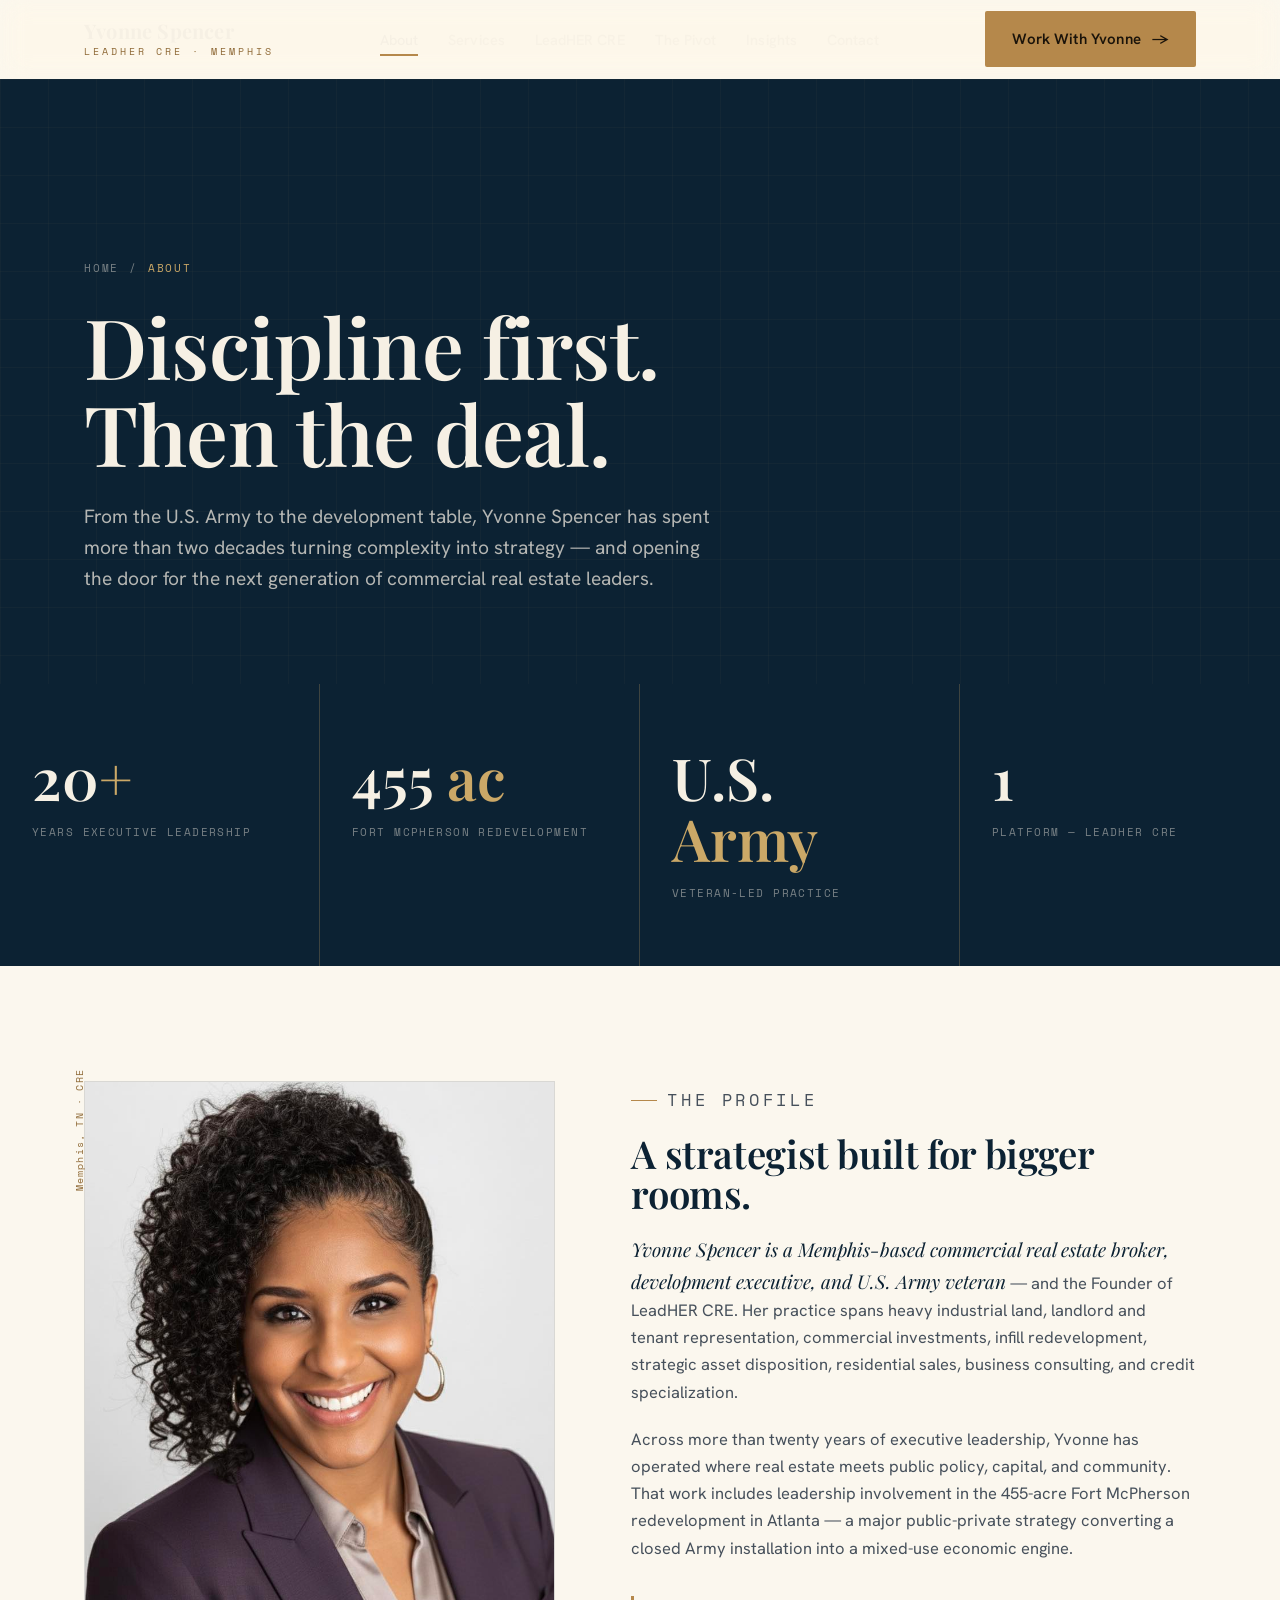
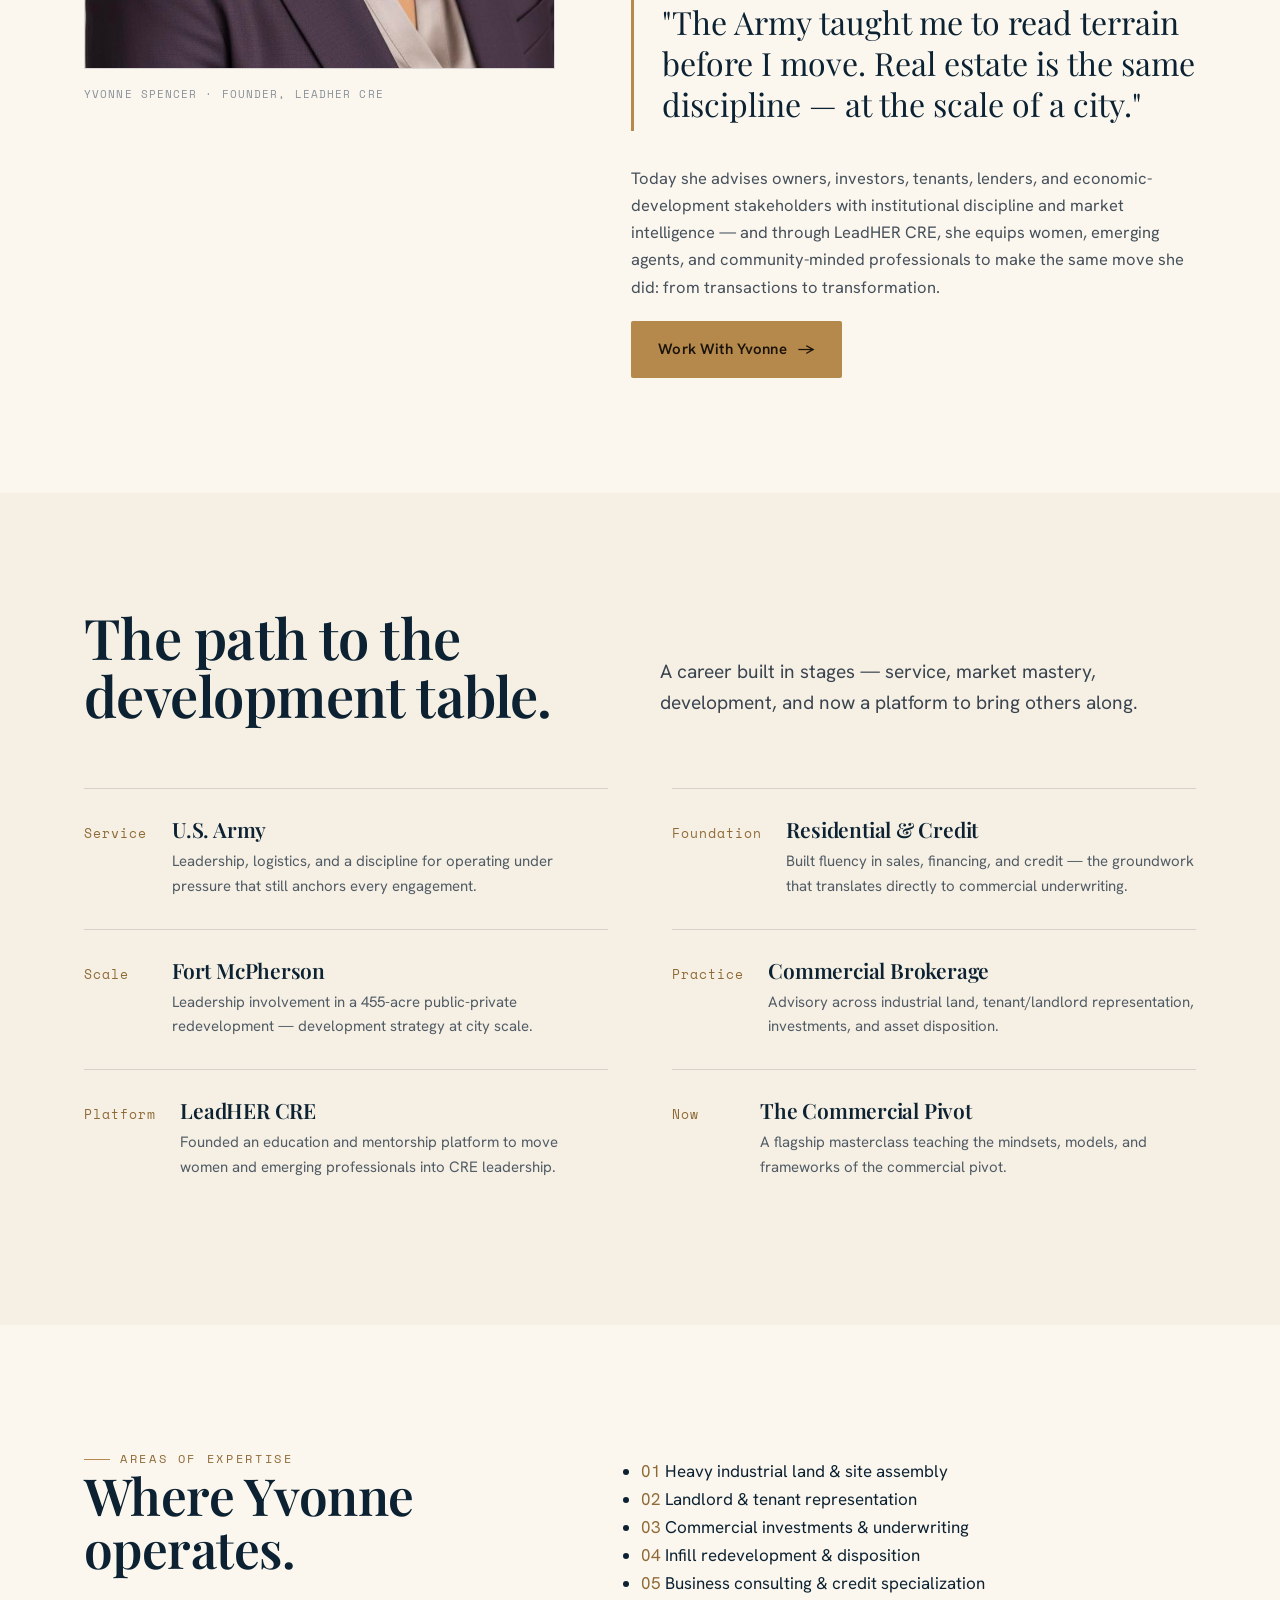
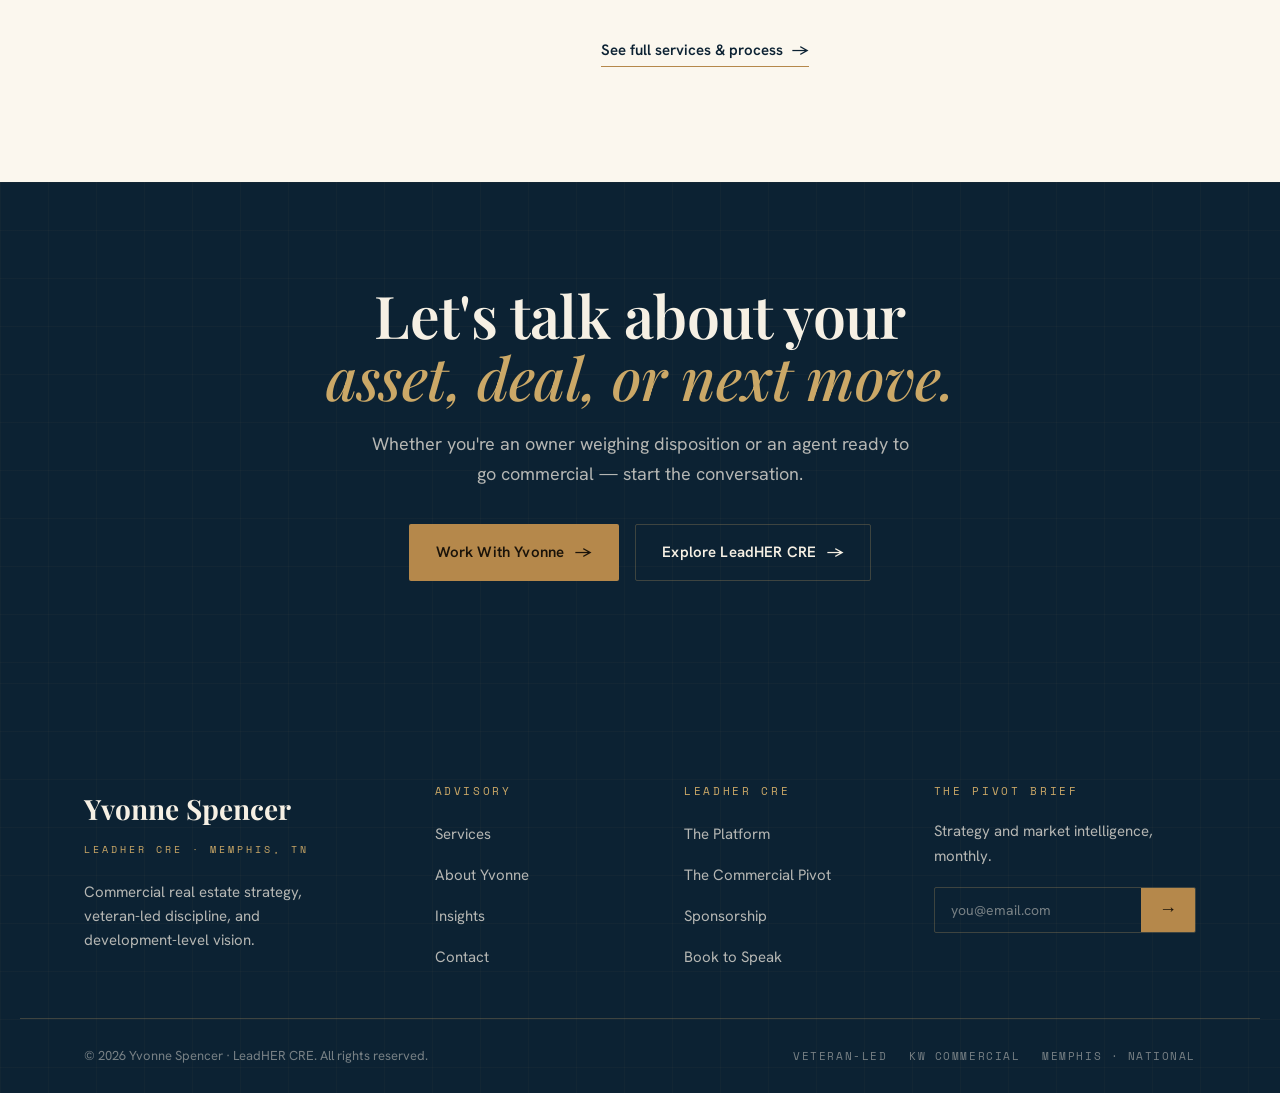
==== about.html @ b7c1fcde "Implement Yvonne Spencer / LeadHER CRE website Six-page static site: homepage, about, services, Lead" ====
<!DOCTYPE html>
<html lang="en">
<head>
<meta charset="UTF-8">
<meta name="viewport" content="width=device-width, initial-scale=1.0">
<title>About Yvonne Spencer · CRE Strategist & Development Executive</title>
<meta name="description" content="U.S. Army veteran, commercial real estate strategist, development executive, and Founder of LeadHER CRE. More than 20 years of executive leadership.">
<script>document.documentElement.classList.add('js');</script>
<link rel="stylesheet" href="site.css">
<link rel="stylesheet" href="interior.css">
</head>
<body>

<nav class="nav on-dark">
  <div class="nav-inner">
    <a class="brand" href="index.html"><span class="name">Yvonne&nbsp;Spencer</span><span class="sub">LeadHER&nbsp;CRE · Memphis</span></a>
    <ul class="nav-links">
      <li><a href="about.html" class="active">About</a></li>
      <li><a href="services.html">Services</a></li>
      <li><a href="leadher.html">LeadHER CRE</a></li>
      <li><a href="commercial-pivot.html">The Pivot</a></li>
      <li><a href="index.html#insights">Insights</a></li>
      <li><a href="contact.html">Contact</a></li>
    </ul>
    <div class="nav-cta"><a href="contact.html" class="btn btn-bronze">Work With Yvonne <span class="arrow">→</span></a></div>
    <button class="nav-toggle" aria-label="Menu"><span></span><span></span><span></span></button>
  </div>
</nav>
<div class="mobile-menu">
  <a href="about.html">About</a><a href="services.html">Services</a><a href="leadher.html">LeadHER CRE</a>
  <a href="commercial-pivot.html">The Commercial Pivot</a><a href="index.html#insights">Insights</a><a href="contact.html">Contact</a>
  <a href="contact.html" class="btn btn-bronze">Work With Yvonne →</a>
</div>

<!-- PAGE HERO -->
<header class="page-hero">
  <div class="bp blueprint"></div>
  <div class="inner">
    <div class="crumb reveal"><a href="index.html">Home</a><span>/</span>About</div>
    <h1 class="reveal" data-d="1">Discipline first.<br>Then the deal.</h1>
    <p class="sub reveal" data-d="2">From the U.S. Army to the development table, Yvonne Spencer has spent more than
      two decades turning complexity into strategy — and opening the door for the next generation of
      commercial real estate leaders.</p>
  </div>
</header>

<!-- STAT BAND -->
<section class="statband">
  <div class="row">
    <div class="stat reveal"><span class="num">20<span class="amber">+</span></span><span class="cap">Years executive leadership</span></div>
    <div class="stat reveal" data-d="1"><span class="num">455<span class="amber"> ac</span></span><span class="cap">Fort McPherson redevelopment</span></div>
    <div class="stat reveal" data-d="2"><span class="num">U.S.<span class="amber"> Army</span></span><span class="cap">Veteran-led practice</span></div>
    <div class="stat reveal" data-d="3"><span class="num">1</span><span class="cap">Platform — LeadHER CRE</span></div>
  </div>
</section>

<!-- BIO -->
<section class="section" style="background:var(--paper)">
  <div class="wrap bio-grid">
    <div class="bio-photo reveal">
      <span class="vtag">Memphis, TN · CRE</span>
      <div class="imgmain"><img src="assets/yvonne-portrait.jpg" alt="Yvonne Spencer, Founder of LeadHER CRE"></div>
      <p class="photo-cap">Yvonne Spencer · Founder, LeadHER CRE</p>
    </div>
    <div class="bio-body reveal" data-d="1">
      <p class="eyebrow">The Profile</p>
      <h2>A strategist built for bigger rooms.</h2>
      <p><span class="lead-in">Yvonne Spencer is a Memphis-based commercial real estate broker, development
        executive, and U.S. Army veteran</span> — and the Founder of LeadHER CRE. Her practice spans heavy
        industrial land, landlord and tenant representation, commercial investments, infill redevelopment,
        strategic asset disposition, residential sales, business consulting, and credit specialization.</p>
      <p>Across more than twenty years of executive leadership, Yvonne has operated where real estate meets
        public policy, capital, and community. That work includes leadership involvement in the 455-acre
        Fort McPherson redevelopment in Atlanta — a major public-private strategy converting a closed Army
        installation into a mixed-use economic engine.</p>
      <blockquote class="bio-pullquote">"The Army taught me to read terrain before I move. Real estate
        is the same discipline — at the scale of a city."</blockquote>
      <p>Today she advises owners, investors, tenants, lenders, and economic-development stakeholders with
        institutional discipline and market intelligence — and through LeadHER CRE, she equips women,
        emerging agents, and community-minded professionals to make the same move she did: from
        transactions to transformation.</p>
      <a href="contact.html" class="btn btn-bronze">Work With Yvonne <span class="arrow">→</span></a>
    </div>
  </div>
</section>

<!-- TIMELINE -->
<section class="section blueprint-fine" style="background:var(--cream)">
  <div class="wrap">
    <div class="head-block reveal">
      <h2>The path to the<br>development table.</h2>
      <div class="h2-aside"><p class="lede">A career built in stages — service, market mastery, development,
        and now a platform to bring others along.</p></div>
    </div>
    <div class="timeline">
      <div class="tl-item reveal"><span class="tl-year">Service</span><div class="tl-c"><h3>U.S. Army</h3><p>Leadership, logistics, and a discipline for operating under pressure that still anchors every engagement.</p></div></div>
      <div class="tl-item reveal" data-d="1"><span class="tl-year">Foundation</span><div class="tl-c"><h3>Residential &amp; Credit</h3><p>Built fluency in sales, financing, and credit — the groundwork that translates directly to commercial underwriting.</p></div></div>
      <div class="tl-item reveal"><span class="tl-year">Scale</span><div class="tl-c"><h3>Fort McPherson</h3><p>Leadership involvement in a 455-acre public-private redevelopment — development strategy at city scale.</p></div></div>
      <div class="tl-item reveal" data-d="1"><span class="tl-year">Practice</span><div class="tl-c"><h3>Commercial Brokerage</h3><p>Advisory across industrial land, tenant/landlord representation, investments, and asset disposition.</p></div></div>
      <div class="tl-item reveal"><span class="tl-year">Platform</span><div class="tl-c"><h3>LeadHER CRE</h3><p>Founded an education and mentorship platform to move women and emerging professionals into CRE leadership.</p></div></div>
      <div class="tl-item reveal" data-d="1"><span class="tl-year">Now</span><div class="tl-c"><h3>The Commercial Pivot</h3><p>A flagship masterclass teaching the mindsets, models, and frameworks of the commercial pivot.</p></div></div>
    </div>
  </div>
</section>

<!-- EXPERTISE -->
<section class="section" style="background:var(--paper)">
  <div class="wrap intro-grid">
    <div class="reveal"><p class="eyebrow">Areas of Expertise</p><h2>Where Yvonne<br>operates.</h2></div>
    <div class="reveal" data-d="1">
      <ul class="lh-points" style="border-color:var(--line)">
        <li style="color:var(--navy);border-color:var(--line)"><span style="color:var(--bronze-dk)">01</span> Heavy industrial land &amp; site assembly</li>
        <li style="color:var(--navy);border-color:var(--line)"><span style="color:var(--bronze-dk)">02</span> Landlord &amp; tenant representation</li>
        <li style="color:var(--navy);border-color:var(--line)"><span style="color:var(--bronze-dk)">03</span> Commercial investments &amp; underwriting</li>
        <li style="color:var(--navy);border-color:var(--line)"><span style="color:var(--bronze-dk)">04</span> Infill redevelopment &amp; disposition</li>
        <li style="color:var(--navy);border-color:var(--line)"><span style="color:var(--bronze-dk)">05</span> Business consulting &amp; credit specialization</li>
      </ul>
      <a href="services.html" class="txtlink" style="margin-top:24px">See full services &amp; process <span class="arrow">→</span></a>
    </div>
  </div>
</section>

<!-- CTA -->
<section class="cta-band">
  <div class="bp blueprint"></div>
  <div class="wrap inner">
    <h2 class="reveal">Let's talk about your<br><span class="amber">asset, deal, or next move.</span></h2>
    <p class="reveal" data-d="1">Whether you're an owner weighing disposition or an agent ready to go commercial — start the conversation.</p>
    <div class="btns reveal" data-d="2">
      <a href="contact.html" class="btn btn-bronze">Work With Yvonne <span class="arrow">→</span></a>
      <a href="leadher.html" class="btn btn-ghost on-dark">Explore LeadHER CRE <span class="arrow">→</span></a>
    </div>
  </div>
</section>

<!-- FOOTER -->
<footer class="footer">
  <div class="blueprint-overlay blueprint"></div>
  <div class="footer-inner"><div class="footer-grid">
    <div class="f-brand"><div class="name">Yvonne Spencer</div><div class="sub">LeadHER CRE · Memphis, TN</div>
      <p>Commercial real estate strategy, veteran-led discipline, and development-level vision.</p></div>
    <div><h4>Advisory</h4><ul><li><a href="services.html">Services</a></li><li><a href="about.html">About Yvonne</a></li><li><a href="index.html#insights">Insights</a></li><li><a href="contact.html">Contact</a></li></ul></div>
    <div><h4>LeadHER CRE</h4><ul><li><a href="leadher.html">The Platform</a></li><li><a href="commercial-pivot.html">The Commercial Pivot</a></li><li><a href="contact.html">Sponsorship</a></li><li><a href="contact.html">Book to Speak</a></li></ul></div>
    <div class="newsletter"><h4>The Pivot Brief</h4><p>Strategy and market intelligence, monthly.</p>
      <form class="news-form" onsubmit="return false"><input type="email" placeholder="you@email.com" aria-label="Email"><button type="submit" aria-label="Subscribe">→</button></form></div>
  </div></div>
  <div class="footer-bottom"><p>© <span data-year>2026</span> Yvonne Spencer · LeadHER CRE. All rights reserved.</p>
    <div class="badges"><span>Veteran-Led</span><span>KW Commercial</span><span>Memphis · National</span></div></div>
</footer>

<script src="site.js"></script>
</body>
</html>
---- site.css ----
/* =========================================================
   YVONNE SPENCER / LeadHER CRE — Shared Design System
   Deep navy · warm bronze · cream · charcoal · plum accent
   ========================================================= */

@import url('https://fonts.googleapis.com/css2?family=Playfair+Display:ital,wght@0,400;0,500;0,600;0,700;0,800;0,900;1,400;1,500;1,600&family=Hanken+Grotesk:wght@300;400;500;600;700&family=Space+Mono:wght@400;700&display=swap');

:root{
  /* Core palette */
  --navy:        #0c2233;
  --navy-700:    #14324a;
  --navy-600:    #1c4263;
  --charcoal:    #1b232c;
  --ink:         #161b21;
  --cream:       #f6f0e4;
  --paper:       #fbf7ee;
  --paper-2:     #f1e9d9;
  --bronze:      #b5884b;
  --bronze-lt:   #cba867;
  --bronze-dk:   #8f6a37;
  --plum:        #5a2b4d;
  --plum-lt:     #7d3f6d;
  --line:        rgba(12,34,51,.14);
  --line-soft:   rgba(12,34,51,.08);

  /* On-dark */
  --cream-dim:   rgba(246,240,228,.72);
  --cream-faint: rgba(246,240,228,.46);
  --line-dk:     rgba(203,168,103,.26);

  /* Type */
  --serif: 'Playfair Display', Georgia, 'Times New Roman', serif;
  --sans:  'Hanken Grotesk', -apple-system, BlinkMacSystemFont, sans-serif;
  --mono:  'Space Mono', ui-monospace, monospace;

  --maxw: 1240px;
  --gutter: clamp(20px, 5vw, 64px);
  --ease: cubic-bezier(.22,.61,.36,1);
}

*{ box-sizing:border-box; }
html{ scroll-behavior:smooth; -webkit-text-size-adjust:100%; }
body{
  margin:0;
  font-family:var(--sans);
  background:var(--paper);
  color:var(--ink);
  font-size:17px;
  line-height:1.65;
  font-weight:400;
  -webkit-font-smoothing:antialiased;
  text-rendering:optimizeLegibility;
}
img{ max-width:100%; display:block; }
a{ color:inherit; text-decoration:none; }
h1,h2,h3,h4{ margin:0; font-family:var(--serif); font-weight:600; line-height:1.04; letter-spacing:-.01em; }
p{ margin:0; }
::selection{ background:var(--bronze); color:#fff; }

/* ---------- Layout helpers ---------- */
.wrap{ max-width:var(--maxw); margin:0 auto; padding-inline:var(--gutter); }
.section{ padding-block:clamp(72px,9vw,140px); }
.eyebrow{
  font-family:var(--mono);
  font-size:12px;
  letter-spacing:.22em;
  text-transform:uppercase;
  font-weight:400;
  color:var(--bronze-dk);
  display:inline-flex; align-items:center; gap:10px;
}
.eyebrow::before{ content:""; width:26px; height:1px; background:var(--bronze); display:inline-block; }
.eyebrow.on-dark{ color:var(--bronze-lt); }
.eyebrow.center::before{ display:none; }

.lede{ font-size:clamp(18px,1.5vw,21px); line-height:1.6; color:#3a4450; max-width:60ch; }
.serif-i{ font-style:italic; font-weight:500; }

/* ---------- Buttons ---------- */
.btn{
  --bg:var(--navy); --fg:var(--cream);
  font-family:var(--sans); font-weight:600; font-size:15px; letter-spacing:.01em;
  display:inline-flex; align-items:center; gap:11px;
  padding:15px 26px; border-radius:2px; border:1px solid transparent;
  background:var(--bg); color:var(--fg); cursor:pointer;
  transition:transform .35s var(--ease), box-shadow .35s var(--ease), background .3s, color .3s;
  position:relative; white-space:nowrap;
}
.btn .arrow{ transition:transform .35s var(--ease); }
.btn:hover{ transform:translateY(-2px); box-shadow:0 14px 34px -16px rgba(12,34,51,.55); }
.btn:hover .arrow{ transform:translateX(4px); }
.btn-bronze{ --bg:var(--bronze); --fg:#1a130a; }
.btn-bronze:hover{ background:var(--bronze-lt); }
.btn-ghost{ --bg:transparent; --fg:var(--navy); border-color:var(--line); }
.btn-ghost:hover{ border-color:var(--navy); box-shadow:none; transform:translateY(-2px); }
.btn-ghost.on-dark{ --fg:var(--cream); border-color:var(--line-dk); }
.btn-ghost.on-dark:hover{ border-color:var(--bronze-lt); }

.txtlink{
  font-weight:600; font-size:15px; display:inline-flex; align-items:center; gap:9px;
  color:var(--navy); border-bottom:1px solid var(--bronze); padding-bottom:3px;
  transition:gap .3s var(--ease), color .3s;
}
.txtlink .arrow{ transition:transform .3s var(--ease); }
.txtlink:hover{ gap:13px; color:var(--bronze-dk); }
.txtlink.on-dark{ color:var(--cream); }

/* ---------- Textures ---------- */
.blueprint{
  background-image:
    linear-gradient(rgba(203,168,103,.07) 1px, transparent 1px),
    linear-gradient(90deg, rgba(203,168,103,.07) 1px, transparent 1px);
  background-size:48px 48px;
}
.blueprint-fine{
  background-image:
    linear-gradient(var(--line-soft) 1px, transparent 1px),
    linear-gradient(90deg, var(--line-soft) 1px, transparent 1px);
  background-size:34px 34px;
}

/* =========================================================
   NAVIGATION
   ========================================================= */
.nav{
  position:sticky; top:0; z-index:200;
  background:rgba(251,247,238,.86);
  backdrop-filter:saturate(140%) blur(14px);
  border-bottom:1px solid var(--line-soft);
  transition:background .4s, border-color .4s;
}
.nav.on-dark{ background:transparent; border-color:transparent; }
.nav.on-dark.scrolled{ background:rgba(12,34,51,.92); backdrop-filter:saturate(140%) blur(14px); border-color:var(--line-dk); }
.nav-inner{ max-width:var(--maxw); margin:0 auto; padding:0 var(--gutter); height:78px; display:flex; align-items:center; justify-content:space-between; gap:24px; }
.brand{ display:flex; flex-direction:column; line-height:1; }
.brand .name{ font-family:var(--serif); font-weight:700; font-size:20px; letter-spacing:.01em; color:var(--navy); }
.brand .sub{ font-family:var(--mono); font-size:9.5px; letter-spacing:.32em; text-transform:uppercase; color:var(--bronze-dk); margin-top:6px; }
.nav.on-dark .brand .name{ color:var(--cream); }
.nav.on-dark.scrolled .brand .name{ color:var(--cream); }
.nav-links{ display:flex; align-items:center; gap:30px; list-style:none; margin:0; padding:0; }
.nav-links a{ font-size:14.5px; font-weight:500; color:#3a4450; letter-spacing:.005em; transition:color .25s; position:relative; white-space:nowrap; }
.nav-links a:hover{ color:var(--navy); }
.nav-links a.active{ color:var(--navy); }
.nav-links a.active::after{ content:""; position:absolute; left:0; right:0; bottom:-7px; height:2px; background:var(--bronze); }
.nav.on-dark .nav-links a{ color:rgba(246,240,228,.82); }
.nav.on-dark .nav-links a:hover, .nav.on-dark .nav-links a.active{ color:var(--cream); }
.nav-cta{ display:flex; align-items:center; gap:14px; }
.nav-toggle{ display:none; background:none; border:0; cursor:pointer; flex-direction:column; gap:5px; padding:8px; }
.nav-toggle span{ width:24px; height:2px; background:var(--navy); display:block; transition:.3s; }
.nav.on-dark .nav-toggle span{ background:var(--cream); }

@media (max-width:1024px){
  .nav-links, .nav-cta .btn{ display:none; }
  .nav-toggle{ display:flex; }
}
.mobile-menu{
  position:fixed; inset:0; z-index:190; background:var(--navy);
  display:flex; flex-direction:column; justify-content:center; gap:6px;
  padding:0 var(--gutter); transform:translateY(-100%); transition:transform .5s var(--ease);
  pointer-events:none;
}
.mobile-menu.open{ transform:translateY(0); pointer-events:auto; }
.mobile-menu a{ font-family:var(--serif); font-size:clamp(28px,7vw,40px); color:var(--cream); padding:10px 0; border-bottom:1px solid var(--line-dk); }
.mobile-menu a:last-of-type{ border:0; }
.mobile-menu .btn{ margin-top:24px; align-self:flex-start; }

/* =========================================================
   FOOTER
   ========================================================= */
.footer{ background:var(--navy); color:var(--cream); position:relative; overflow:hidden; }
.footer .blueprint-overlay{ position:absolute; inset:0; opacity:.5; pointer-events:none; }
.footer-inner{ position:relative; max-width:var(--maxw); margin:0 auto; padding:clamp(64px,8vw,104px) var(--gutter) 48px; }
.footer-grid{ display:grid; grid-template-columns:1.5fr 1fr 1fr 1.3fr; gap:48px; }
.footer h4{ font-family:var(--mono); font-size:11px; letter-spacing:.24em; text-transform:uppercase; color:var(--bronze-lt); font-weight:400; margin-bottom:22px; }
.footer .f-brand .name{ font-family:var(--serif); font-size:28px; font-weight:700; color:var(--cream); }
.footer .f-brand .sub{ font-family:var(--mono); font-size:10px; letter-spacing:.3em; text-transform:uppercase; color:var(--bronze-lt); margin-top:10px; }
.footer .f-brand p{ color:var(--cream-dim); margin-top:22px; max-width:34ch; font-size:15px; line-height:1.6; }
.footer ul{ list-style:none; margin:0; padding:0; display:flex; flex-direction:column; gap:13px; }
.footer ul a{ color:var(--cream-dim); font-size:15px; transition:color .25s, padding .25s; }
.footer ul a:hover{ color:var(--cream); padding-left:5px; }
.footer .newsletter p{ color:var(--cream-dim); font-size:15px; margin-bottom:18px; }
.footer .news-form{ display:flex; border:1px solid var(--line-dk); border-radius:2px; overflow:hidden; }
.footer .news-form input{ flex:1; background:transparent; border:0; padding:13px 16px; color:var(--cream); font-family:var(--sans); font-size:14px; outline:none; min-width:0; }
.footer .news-form input::placeholder{ color:var(--cream-faint); }
.footer .news-form button{ background:var(--bronze); border:0; color:#1a130a; padding:0 18px; font-size:18px; cursor:pointer; transition:background .25s; }
.footer .news-form button:hover{ background:var(--bronze-lt); }
.footer-bottom{ position:relative; max-width:var(--maxw); margin:0 auto; padding:26px var(--gutter); border-top:1px solid var(--line-dk); display:flex; justify-content:space-between; align-items:center; gap:18px; flex-wrap:wrap; }
.footer-bottom p{ color:var(--cream-faint); font-size:13px; }
.footer-bottom .badges{ display:flex; gap:22px; align-items:center; flex-wrap:wrap; }
.footer-bottom .badges span{ font-family:var(--mono); font-size:11px; letter-spacing:.14em; text-transform:uppercase; color:var(--cream-faint); }

@media (max-width:880px){
  .footer-grid{ grid-template-columns:1fr 1fr; gap:40px; }
  .footer .f-brand{ grid-column:1 / -1; }
}
@media (max-width:520px){
  .footer-grid{ grid-template-columns:1fr; }
}

/* =========================================================
   SHARED COMPONENTS
   ========================================================= */
/* Section heading block */
.head-block{ display:grid; grid-template-columns:1fr 1fr; gap:40px; align-items:end; margin-bottom:clamp(40px,5vw,68px); }
.head-block h2{ font-size:clamp(32px,4.4vw,56px); color:var(--navy); }
.head-block .h2-aside{ padding-bottom:6px; }
@media (max-width:760px){ .head-block{ grid-template-columns:1fr; gap:20px; } }

/* Cards */
.card{
  background:var(--paper); border:1px solid var(--line); border-radius:3px;
  transition:transform .4s var(--ease), box-shadow .4s var(--ease), border-color .4s;
}
.card:hover{ transform:translateY(-5px); box-shadow:0 28px 56px -34px rgba(12,34,51,.5); border-color:rgba(181,136,75,.5); }

/* number index */
.idx{ font-family:var(--mono); font-size:12px; color:var(--bronze-dk); letter-spacing:.1em; }

/* Pill / tag */
.tag{ font-family:var(--mono); font-size:11px; letter-spacing:.14em; text-transform:uppercase; color:var(--bronze-dk); border:1px solid var(--line); padding:5px 11px; border-radius:100px; display:inline-block; }

/* image placeholder */
.imgph{ position:relative; overflow:hidden; background:var(--paper-2);
  background-image:repeating-linear-gradient(135deg, rgba(12,34,51,.05) 0 2px, transparent 2px 11px);
  display:flex; align-items:center; justify-content:center; }
.imgph .lbl{ font-family:var(--mono); font-size:11px; letter-spacing:.14em; text-transform:uppercase; color:rgba(12,34,51,.4); text-align:center; padding:16px; }
.img-cover{ width:100%; height:100%; object-fit:cover; }

/* Reveal animation — gated behind .js so no-JS / JS-error users still see content */
html.js .reveal{ opacity:0; transform:translateY(26px); transition:opacity .9s var(--ease), transform .9s var(--ease); }
html.js .reveal.in{ opacity:1; transform:none; }
.reveal[data-d="1"]{ transition-delay:.08s; }
.reveal[data-d="2"]{ transition-delay:.16s; }
.reveal[data-d="3"]{ transition-delay:.24s; }
.reveal[data-d="4"]{ transition-delay:.32s; }
@media (prefers-reduced-motion:reduce){
  html.js .reveal{ opacity:1; transform:none; transition:none; }
  *{ scroll-behavior:auto; }
}

/* Generic page hero (interior) */
.page-hero{ background:var(--navy); color:var(--cream); position:relative; overflow:hidden; }
.page-hero .bp{ position:absolute; inset:0; opacity:.55; }
.page-hero .inner{ position:relative; max-width:var(--maxw); margin:0 auto; padding:clamp(120px,15vw,180px) var(--gutter) clamp(60px,7vw,90px); }
.page-hero h1{ font-size:clamp(40px,6.5vw,84px); color:var(--cream); max-width:16ch; }
.page-hero .crumb{ margin-bottom:26px; }
.page-hero .sub{ color:var(--cream-dim); max-width:58ch; margin-top:26px; font-size:clamp(17px,1.5vw,20px); line-height:1.6; }
---- interior.css ----
/* =========================================================
   INTERIOR PAGES — shared components
   ========================================================= */

/* Breadcrumb */
.crumb{ font-family:var(--mono); font-size:11px; letter-spacing:.16em; text-transform:uppercase; color:var(--bronze-lt); display:flex; gap:10px; align-items:center; }
.crumb a{ color:var(--cream-faint); } .crumb a:hover{ color:var(--cream); }
.crumb span{ color:var(--cream-faint); }

/* Generic two-col intro */
.intro-grid{ display:grid; grid-template-columns:.85fr 1.15fr; gap:clamp(36px,6vw,90px); align-items:start; }
.intro-grid h2{ font-size:clamp(30px,4vw,52px); color:var(--navy); }
@media (max-width:820px){ .intro-grid{ grid-template-columns:1fr; gap:26px; } }

/* Stat band */
.statband{ background:var(--navy); color:var(--cream); }
.statband .row{ display:grid; grid-template-columns:repeat(4,1fr); }
.statband .stat{ padding:clamp(36px,5vw,64px) clamp(20px,2.5vw,40px); border-right:1px solid var(--line-dk); }
.statband .stat:last-child{ border-right:0; }
.statband .num{ font-family:var(--serif); font-size:clamp(38px,4.6vw,58px); color:var(--cream); font-weight:600; line-height:1; }
.statband .num .amber{ color:var(--bronze-lt); }
.statband .cap{ font-family:var(--mono); font-size:11px; letter-spacing:.13em; text-transform:uppercase; color:var(--cream-faint); margin-top:14px; display:block; }
@media (max-width:760px){ .statband .row{ grid-template-columns:1fr 1fr; } .statband .stat:nth-child(2){ border-right:0; } .statband .stat:nth-child(1),.statband .stat:nth-child(2){ border-bottom:1px solid var(--line-dk); } }

/* Portrait block (about) */
.bio-grid{ display:grid; grid-template-columns:1fr 1.2fr; gap:clamp(40px,6vw,84px); align-items:start; }
.bio-photo{ position:relative; }
.bio-photo .imgmain{ border:1px solid var(--line); }
.bio-photo .imgmain img{ width:100%; aspect-ratio:4/5; object-fit:cover; object-position:50% 26%; }
.bio-photo .vtag{ position:absolute; top:-12px; left:-12px; font-family:var(--mono); font-size:10px; letter-spacing:.12em; color:var(--bronze-dk); writing-mode:vertical-rl; transform:rotate(180deg); }
.bio-photo .photo-cap{ font-family:var(--mono); font-size:11px; letter-spacing:.1em; text-transform:uppercase; color:#8a929b; margin-top:16px; }
.bio-body h2{ font-size:clamp(26px,3vw,40px); color:var(--navy); margin-bottom:20px; }
.bio-body p{ color:#46505b; margin-bottom:20px; font-size:16.5px; }
.bio-body p .lead-in{ font-family:var(--serif); font-size:1.15em; color:var(--navy); font-style:italic; }
.bio-pullquote{ font-family:var(--serif); font-size:clamp(22px,2.6vw,32px); line-height:1.28; color:var(--navy); border-left:3px solid var(--bronze); padding:6px 0 6px 28px; margin:34px 0; }
@media (max-width:820px){ .bio-grid{ grid-template-columns:1fr; gap:36px; } .bio-photo{ max-width:400px; } }

/* Timeline */
.timeline{ display:grid; grid-template-columns:repeat(2,1fr); gap:0 clamp(40px,5vw,72px); }
.tl-item{ padding:30px 0; border-top:1px solid var(--line); display:grid; grid-template-columns:auto 1fr; gap:24px; align-items:start; }
.tl-year{ font-family:var(--mono); font-size:13px; color:var(--bronze-dk); letter-spacing:.08em; padding-top:4px; min-width:64px; }
.tl-c h3{ font-size:21px; color:var(--navy); margin-bottom:8px; }
.tl-c p{ color:#525c66; font-size:15px; }
@media (max-width:760px){ .timeline{ grid-template-columns:1fr; } }

/* Process steps */
.steps{ display:grid; grid-template-columns:repeat(4,1fr); gap:0; border-top:1px solid var(--line); }
.step{ padding:36px 28px 40px; border-right:1px solid var(--line); position:relative; }
.step:last-child{ border-right:0; }
.step .sn{ font-family:var(--mono); font-size:12px; color:var(--bronze-dk); letter-spacing:.1em; }
.step h3{ font-size:22px; color:var(--navy); margin:18px 0 12px; }
.step p{ color:#525c66; font-size:15px; line-height:1.55; }
@media (max-width:820px){ .steps{ grid-template-columns:1fr 1fr; } .step:nth-child(2){ border-right:0; } .step:nth-child(1),.step:nth-child(2){ border-bottom:1px solid var(--line); } }
@media (max-width:520px){ .steps{ grid-template-columns:1fr; } .step{ border-right:0; border-bottom:1px solid var(--line); } }

/* Service detail rows */
.svc-rows{ border-top:1px solid var(--line); }
.svc-row{ display:grid; grid-template-columns:64px 1fr 1.1fr auto; gap:clamp(20px,4vw,56px); align-items:center; padding:clamp(28px,3.5vw,46px) 0; border-bottom:1px solid var(--line); transition:background .35s, padding .35s; }
.svc-row:hover{ background:var(--paper); }
.svc-row .sr-n{ font-family:var(--mono); font-size:13px; color:var(--bronze-dk); }
.svc-row h3{ font-size:clamp(22px,2.4vw,30px); color:var(--navy); }
.svc-row p{ color:#525c66; font-size:15.5px; }
.svc-row .sr-go{ font-size:20px; color:var(--bronze-dk); transition:transform .35s var(--ease); }
.svc-row:hover .sr-go{ transform:translateX(6px); }
@media (max-width:880px){ .svc-row{ grid-template-columns:48px 1fr; gap:16px 24px; } .svc-row p{ grid-column:2; } .svc-row .sr-go{ display:none; } }

/* Audience cards (leadher) */
.aud-grid{ display:grid; grid-template-columns:repeat(3,1fr); gap:24px; }
.aud-card{ padding:38px 32px; border:1px solid var(--line); background:var(--paper); display:flex; flex-direction:column; gap:14px; transition:transform .4s var(--ease), box-shadow .4s var(--ease); }
.aud-card:hover{ transform:translateY(-5px); box-shadow:0 26px 52px -32px rgba(12,34,51,.45); }
.aud-card .ac-k{ font-family:var(--mono); font-size:11px; letter-spacing:.15em; text-transform:uppercase; color:var(--bronze-dk); }
.aud-card h3{ font-size:24px; color:var(--navy); }
.aud-card p{ color:#525c66; font-size:15px; }
@media (max-width:820px){ .aud-grid{ grid-template-columns:1fr; } }

/* Curriculum (pivot) */
.curric{ display:grid; grid-template-columns:repeat(2,1fr); gap:24px; }
.mod{ border:1px solid var(--line); padding:32px 30px; background:var(--paper); display:flex; gap:22px; align-items:flex-start; transition:border-color .35s, transform .35s var(--ease); }
.mod:hover{ border-color:rgba(181,136,75,.55); transform:translateY(-3px); }
.mod .mn{ font-family:var(--serif); font-size:34px; color:var(--bronze); font-weight:700; line-height:1; min-width:46px; }
.mod h3{ font-size:21px; color:var(--navy); margin-bottom:8px; }
.mod p{ color:#525c66; font-size:15px; }
@media (max-width:760px){ .curric{ grid-template-columns:1fr; } }

/* Agenda */
.agenda{ border-top:1px solid var(--line-dk); }
.ag-row{ display:grid; grid-template-columns:130px 1fr; gap:32px; padding:24px 0; border-bottom:1px solid var(--line-dk); }
.ag-time{ font-family:var(--mono); font-size:13px; color:var(--bronze-lt); letter-spacing:.06em; }
.ag-row h3{ font-size:20px; color:var(--cream); margin-bottom:6px; }
.ag-row p{ color:var(--cream-dim); font-size:15px; }
@media (max-width:600px){ .ag-row{ grid-template-columns:1fr; gap:8px; } }

/* FAQ */
.faq-item{ border-bottom:1px solid var(--line); }
.faq-q{ width:100%; background:none; border:0; text-align:left; cursor:pointer; padding:26px 0; display:flex; justify-content:space-between; align-items:center; gap:24px; font-family:var(--serif); font-size:clamp(19px,2vw,24px); color:var(--navy); font-weight:600; }
.faq-q .pm{ font-family:var(--sans); font-size:24px; color:var(--bronze-dk); transition:transform .35s var(--ease); flex-shrink:0; }
.faq-item.open .faq-q .pm{ transform:rotate(45deg); }
.faq-a{ max-height:0; overflow:hidden; transition:max-height .45s var(--ease); }
.faq-a p{ color:#525c66; font-size:16px; padding-bottom:26px; max-width:68ch; }

/* Forms */
.form-grid{ display:grid; grid-template-columns:1fr 1fr; gap:22px; }
.field{ display:flex; flex-direction:column; gap:9px; }
.field.full{ grid-column:1 / -1; }
.field label{ font-family:var(--mono); font-size:11px; letter-spacing:.13em; text-transform:uppercase; color:var(--bronze-dk); }
.field input, .field textarea, .field select{
  font-family:var(--sans); font-size:16px; color:var(--ink); background:var(--paper);
  border:1px solid var(--line); border-radius:2px; padding:14px 16px; outline:none; transition:border-color .25s, box-shadow .25s;
}
.field input:focus, .field textarea:focus, .field select:focus{ border-color:var(--bronze); box-shadow:0 0 0 3px rgba(181,136,75,.12); }
.field textarea{ resize:vertical; min-height:130px; }
.segmented{ display:flex; flex-wrap:wrap; gap:10px; }
.segmented input{ position:absolute; opacity:0; pointer-events:none; }
.segmented label{ font-family:var(--sans); font-size:14px; letter-spacing:0; text-transform:none; color:var(--navy); border:1px solid var(--line); padding:11px 18px; border-radius:100px; cursor:pointer; transition:.25s; }
.segmented input:checked + label{ background:var(--navy); color:var(--cream); border-color:var(--navy); }
@media (max-width:640px){ .form-grid{ grid-template-columns:1fr; } }

/* Contact split */
.contact-split{ display:grid; grid-template-columns:1fr 1.3fr; gap:clamp(40px,6vw,80px); align-items:start; }
.contact-info .ci-item{ padding:22px 0; border-top:1px solid var(--line); }
.contact-info .ci-item:last-child{ border-bottom:1px solid var(--line); }
.contact-info .ci-k{ font-family:var(--mono); font-size:11px; letter-spacing:.14em; text-transform:uppercase; color:var(--bronze-dk); margin-bottom:7px; }
.contact-info .ci-v{ font-size:17px; color:var(--navy); }
@media (max-width:820px){ .contact-split{ grid-template-columns:1fr; gap:40px; } }

/* CTA band (interior) */
.cta-band{ background:var(--navy); color:var(--cream); position:relative; overflow:hidden; }
.cta-band .bp{ position:absolute; inset:0; opacity:.5; }
.cta-band .inner{ position:relative; text-align:center; padding-block:clamp(70px,8vw,120px); }
.cta-band h2{ font-size:clamp(32px,4.6vw,60px); color:var(--cream); }
.cta-band h2 .amber{ color:var(--bronze-lt); font-style:italic; font-weight:500; }
.cta-band p{ color:var(--cream-dim); max-width:54ch; margin:22px auto 36px; font-size:18px; }
.cta-band .btns{ display:flex; gap:16px; justify-content:center; flex-wrap:wrap; }
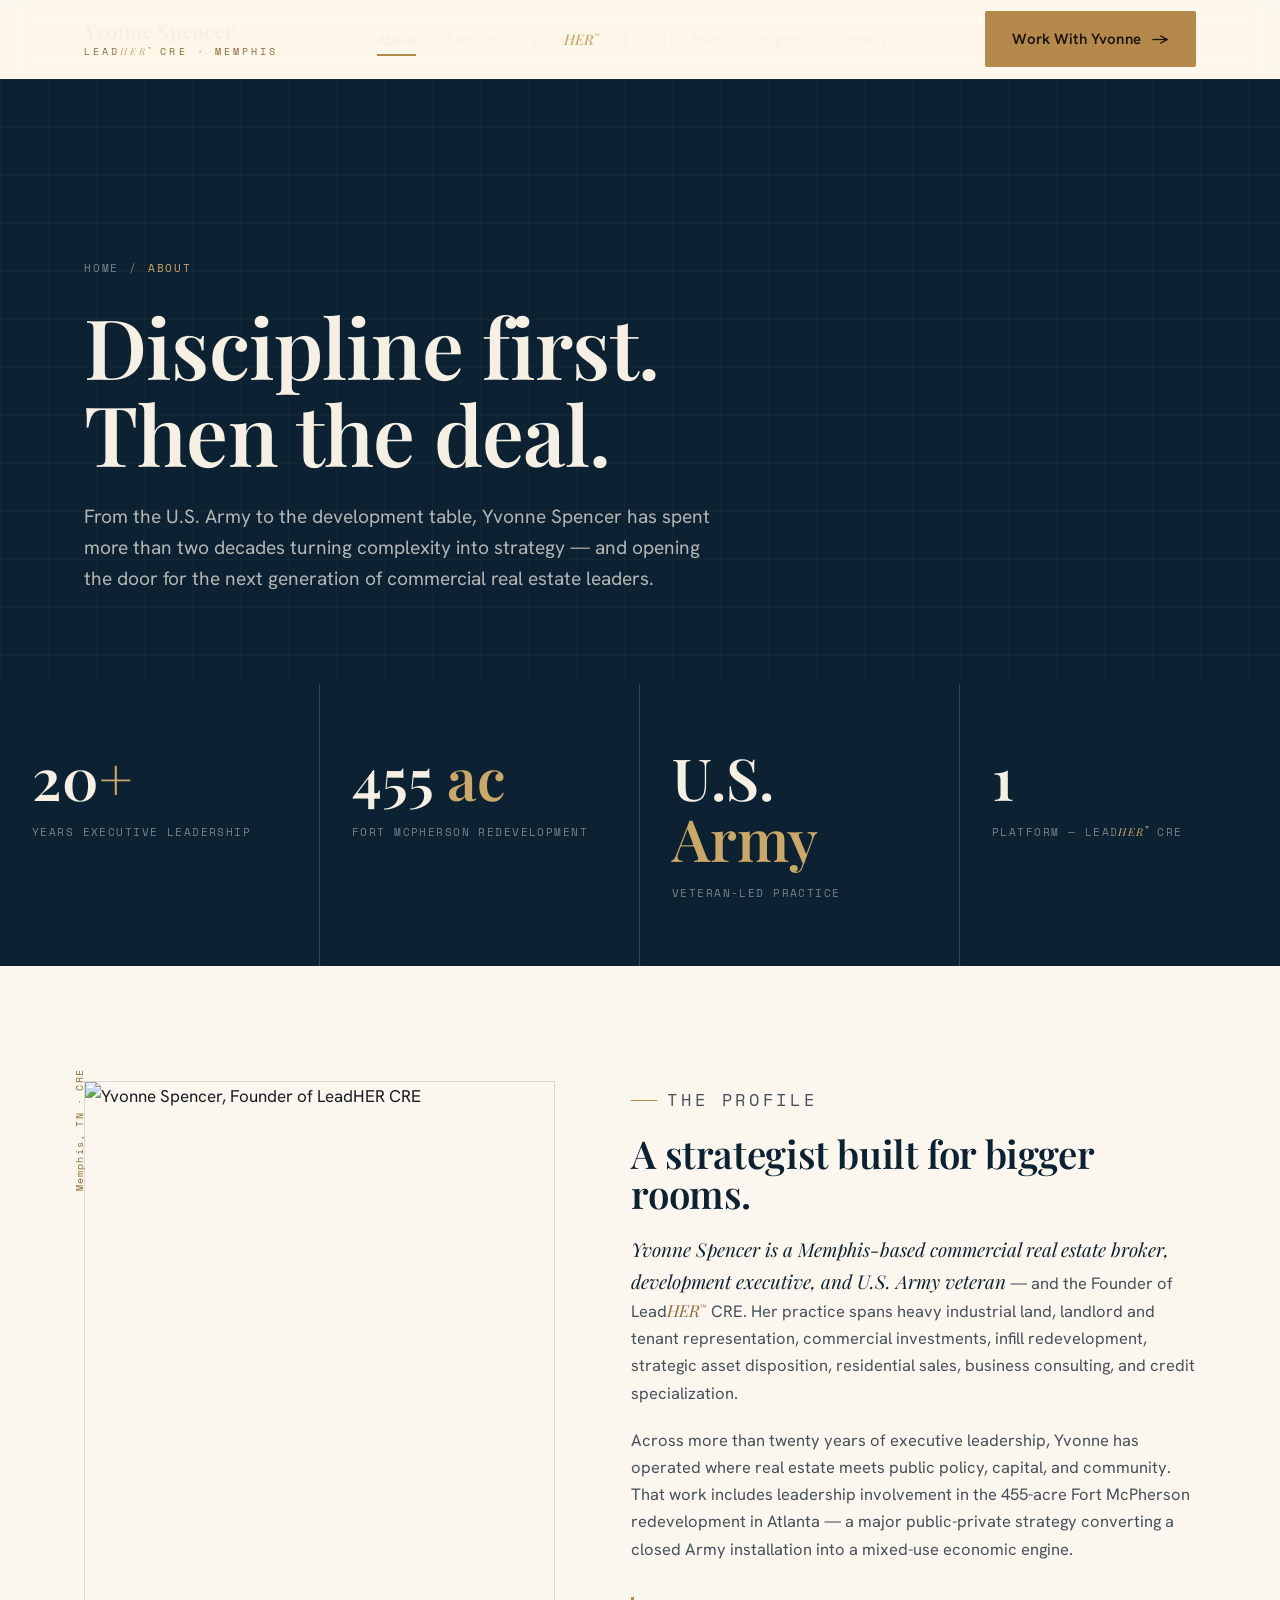
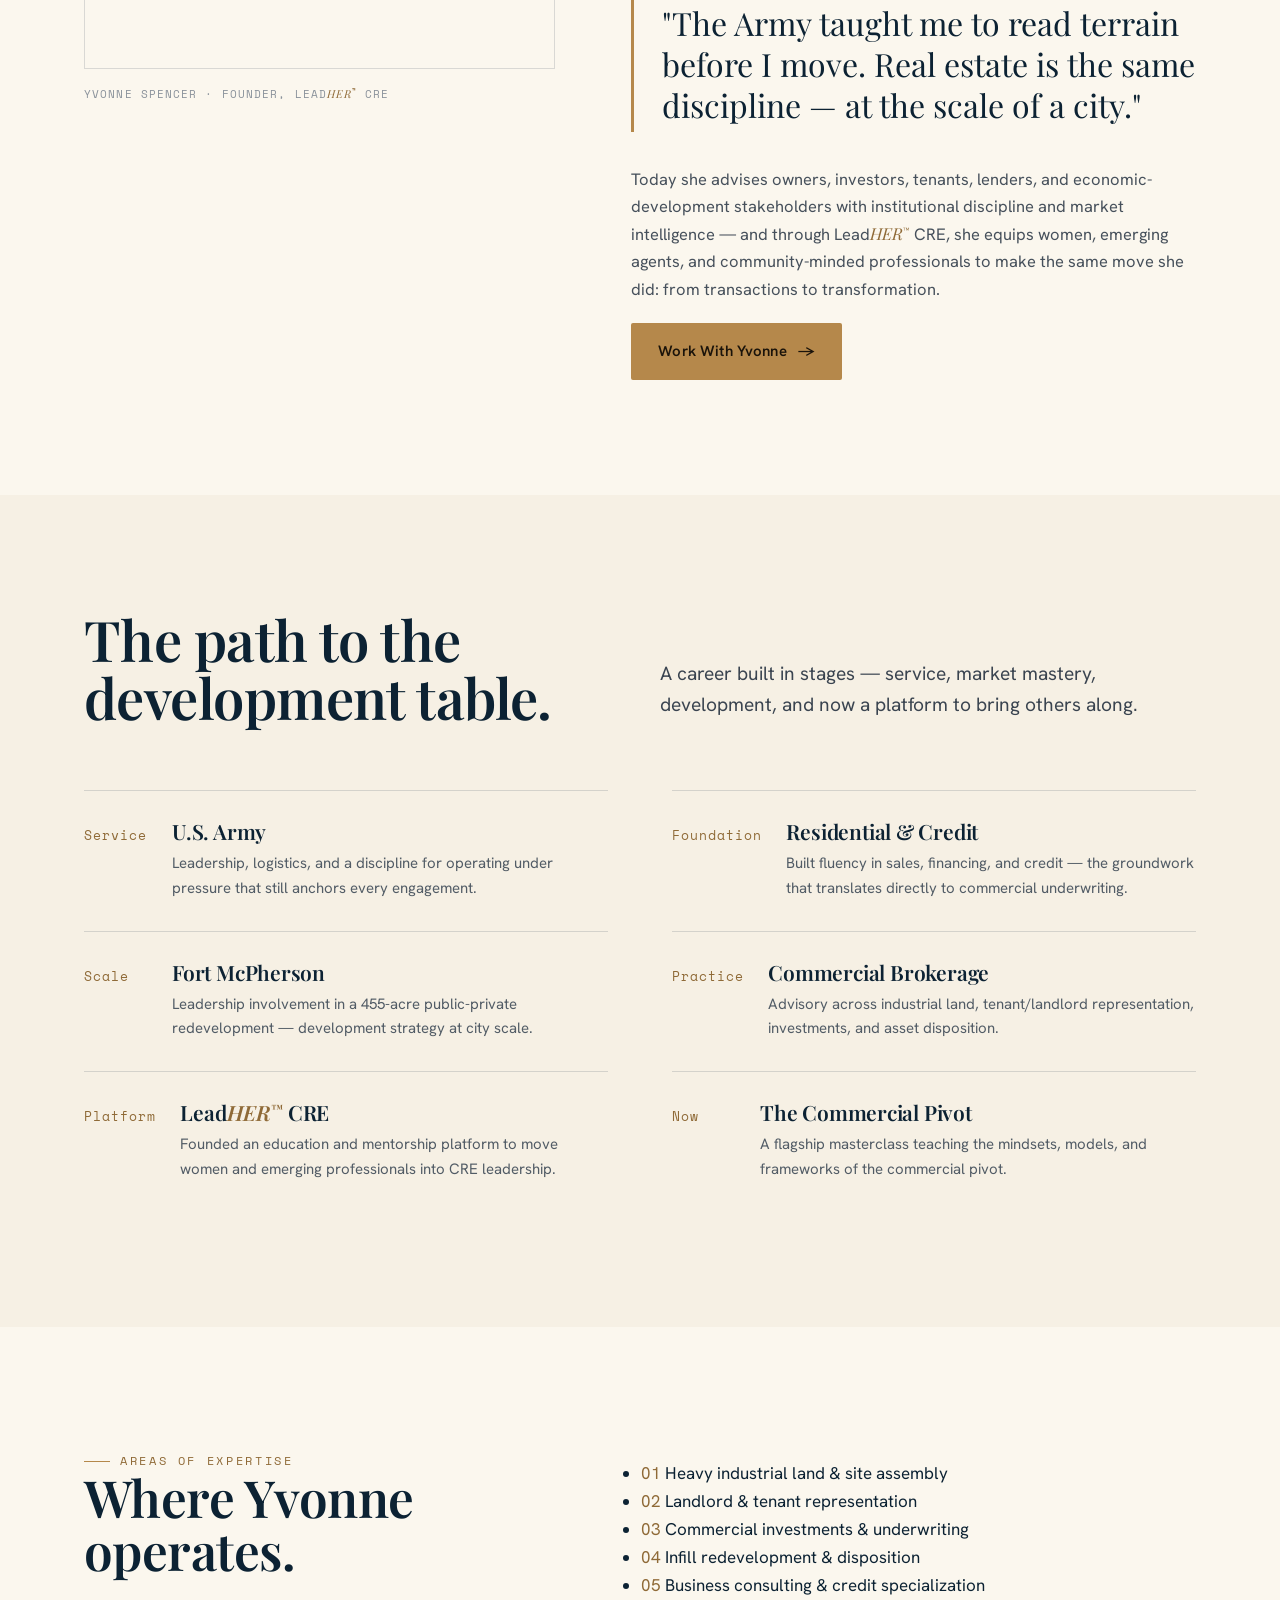
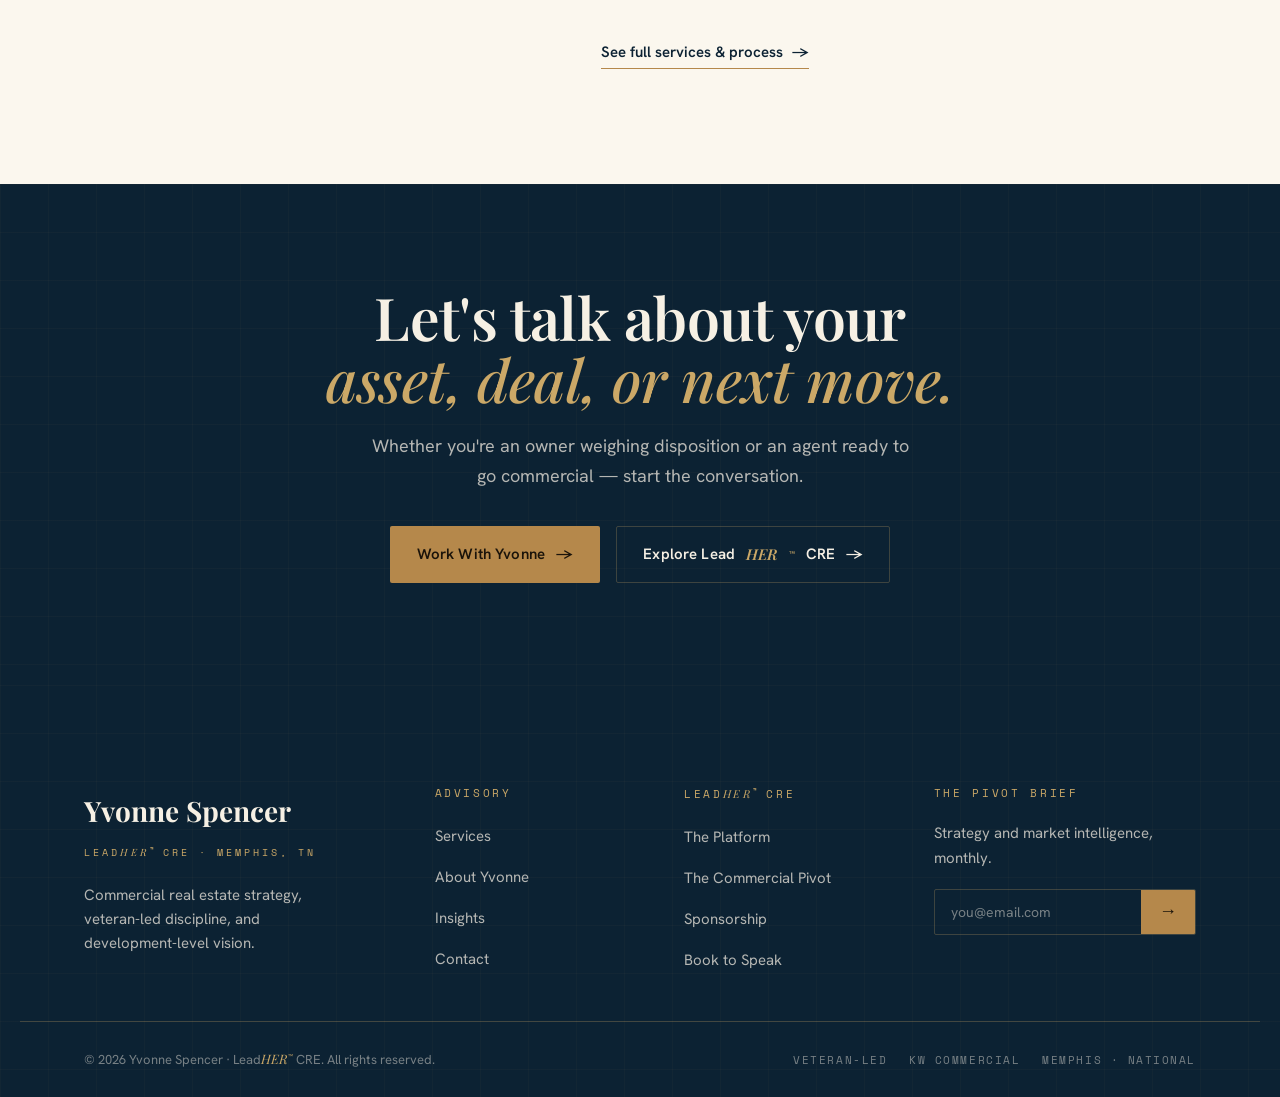
==== commit 237868fa: "Brand updates: LeadHER styling, badge redesign, photo slots - Sitewide LeadHER text treatment: itali" ====
--- a/about.html
+++ b/about.html
@@ -13,11 +13,11 @@
 
 <nav class="nav on-dark">
   <div class="nav-inner">
-    <a class="brand" href="index.html"><span class="name">Yvonne&nbsp;Spencer</span><span class="sub">LeadHER&nbsp;CRE · Memphis</span></a>
+    <a class="brand" href="index.html"><span class="name">Yvonne&nbsp;Spencer</span><span class="sub">Lead<span class="her">HER</span><sup class="tm">™</sup>&nbsp;CRE · Memphis</span></a>
     <ul class="nav-links">
       <li><a href="about.html" class="active">About</a></li>
       <li><a href="services.html">Services</a></li>
-      <li><a href="leadher.html">LeadHER CRE</a></li>
+      <li><a href="leadher.html">Lead<span class="her">HER</span><sup class="tm">™</sup> CRE</a></li>
       <li><a href="commercial-pivot.html">The Pivot</a></li>
       <li><a href="index.html#insights">Insights</a></li>
       <li><a href="contact.html">Contact</a></li>
@@ -27,7 +27,7 @@
   </div>
 </nav>
 <div class="mobile-menu">
-  <a href="about.html">About</a><a href="services.html">Services</a><a href="leadher.html">LeadHER CRE</a>
+  <a href="about.html">About</a><a href="services.html">Services</a><a href="leadher.html">Lead<span class="her">HER</span><sup class="tm">™</sup> CRE</a>
   <a href="commercial-pivot.html">The Commercial Pivot</a><a href="index.html#insights">Insights</a><a href="contact.html">Contact</a>
   <a href="contact.html" class="btn btn-bronze">Work With Yvonne →</a>
 </div>
@@ -50,7 +50,7 @@
     <div class="stat reveal"><span class="num">20<span class="amber">+</span></span><span class="cap">Years executive leadership</span></div>
     <div class="stat reveal" data-d="1"><span class="num">455<span class="amber"> ac</span></span><span class="cap">Fort McPherson redevelopment</span></div>
     <div class="stat reveal" data-d="2"><span class="num">U.S.<span class="amber"> Army</span></span><span class="cap">Veteran-led practice</span></div>
-    <div class="stat reveal" data-d="3"><span class="num">1</span><span class="cap">Platform — LeadHER CRE</span></div>
+    <div class="stat reveal" data-d="3"><span class="num">1</span><span class="cap">Platform — Lead<span class="her">HER</span><sup class="tm">™</sup> CRE</span></div>
   </div>
 </section>
 
@@ -59,14 +59,14 @@
   <div class="wrap bio-grid">
     <div class="bio-photo reveal">
       <span class="vtag">Memphis, TN · CRE</span>
-      <div class="imgmain"><img src="assets/yvonne-portrait.jpg" alt="Yvonne Spencer, Founder of LeadHER CRE"></div>
-      <p class="photo-cap">Yvonne Spencer · Founder, LeadHER CRE</p>
+      <div class="imgmain"><img src="assets/yvonne-power-pose.jpg" alt="Yvonne Spencer, Founder of LeadHER CRE"></div>
+      <p class="photo-cap">Yvonne Spencer · Founder, Lead<span class="her">HER</span><sup class="tm">™</sup> CRE</p>
     </div>
     <div class="bio-body reveal" data-d="1">
       <p class="eyebrow">The Profile</p>
       <h2>A strategist built for bigger rooms.</h2>
       <p><span class="lead-in">Yvonne Spencer is a Memphis-based commercial real estate broker, development
-        executive, and U.S. Army veteran</span> — and the Founder of LeadHER CRE. Her practice spans heavy
+        executive, and U.S. Army veteran</span> — and the Founder of Lead<span class="her">HER</span><sup class="tm">™</sup> CRE. Her practice spans heavy
         industrial land, landlord and tenant representation, commercial investments, infill redevelopment,
         strategic asset disposition, residential sales, business consulting, and credit specialization.</p>
       <p>Across more than twenty years of executive leadership, Yvonne has operated where real estate meets
@@ -76,7 +76,7 @@
       <blockquote class="bio-pullquote">"The Army taught me to read terrain before I move. Real estate
         is the same discipline — at the scale of a city."</blockquote>
       <p>Today she advises owners, investors, tenants, lenders, and economic-development stakeholders with
-        institutional discipline and market intelligence — and through LeadHER CRE, she equips women,
+        institutional discipline and market intelligence — and through Lead<span class="her">HER</span><sup class="tm">™</sup> CRE, she equips women,
         emerging agents, and community-minded professionals to make the same move she did: from
         transactions to transformation.</p>
       <a href="contact.html" class="btn btn-bronze">Work With Yvonne <span class="arrow">→</span></a>
@@ -97,7 +97,7 @@
       <div class="tl-item reveal" data-d="1"><span class="tl-year">Foundation</span><div class="tl-c"><h3>Residential &amp; Credit</h3><p>Built fluency in sales, financing, and credit — the groundwork that translates directly to commercial underwriting.</p></div></div>
       <div class="tl-item reveal"><span class="tl-year">Scale</span><div class="tl-c"><h3>Fort McPherson</h3><p>Leadership involvement in a 455-acre public-private redevelopment — development strategy at city scale.</p></div></div>
       <div class="tl-item reveal" data-d="1"><span class="tl-year">Practice</span><div class="tl-c"><h3>Commercial Brokerage</h3><p>Advisory across industrial land, tenant/landlord representation, investments, and asset disposition.</p></div></div>
-      <div class="tl-item reveal"><span class="tl-year">Platform</span><div class="tl-c"><h3>LeadHER CRE</h3><p>Founded an education and mentorship platform to move women and emerging professionals into CRE leadership.</p></div></div>
+      <div class="tl-item reveal"><span class="tl-year">Platform</span><div class="tl-c"><h3>Lead<span class="her">HER</span><sup class="tm">™</sup> CRE</h3><p>Founded an education and mentorship platform to move women and emerging professionals into CRE leadership.</p></div></div>
       <div class="tl-item reveal" data-d="1"><span class="tl-year">Now</span><div class="tl-c"><h3>The Commercial Pivot</h3><p>A flagship masterclass teaching the mindsets, models, and frameworks of the commercial pivot.</p></div></div>
     </div>
   </div>
@@ -128,7 +128,7 @@
     <p class="reveal" data-d="1">Whether you're an owner weighing disposition or an agent ready to go commercial — start the conversation.</p>
     <div class="btns reveal" data-d="2">
       <a href="contact.html" class="btn btn-bronze">Work With Yvonne <span class="arrow">→</span></a>
-      <a href="leadher.html" class="btn btn-ghost on-dark">Explore LeadHER CRE <span class="arrow">→</span></a>
+      <a href="leadher.html" class="btn btn-ghost on-dark">Explore Lead<span class="her">HER</span><sup class="tm">™</sup> CRE <span class="arrow">→</span></a>
     </div>
   </div>
 </section>
@@ -137,14 +137,14 @@
 <footer class="footer">
   <div class="blueprint-overlay blueprint"></div>
   <div class="footer-inner"><div class="footer-grid">
-    <div class="f-brand"><div class="name">Yvonne Spencer</div><div class="sub">LeadHER CRE · Memphis, TN</div>
+    <div class="f-brand"><div class="name">Yvonne Spencer</div><div class="sub">Lead<span class="her">HER</span><sup class="tm">™</sup> CRE · Memphis, TN</div>
       <p>Commercial real estate strategy, veteran-led discipline, and development-level vision.</p></div>
     <div><h4>Advisory</h4><ul><li><a href="services.html">Services</a></li><li><a href="about.html">About Yvonne</a></li><li><a href="index.html#insights">Insights</a></li><li><a href="contact.html">Contact</a></li></ul></div>
-    <div><h4>LeadHER CRE</h4><ul><li><a href="leadher.html">The Platform</a></li><li><a href="commercial-pivot.html">The Commercial Pivot</a></li><li><a href="contact.html">Sponsorship</a></li><li><a href="contact.html">Book to Speak</a></li></ul></div>
+    <div><h4>Lead<span class="her">HER</span><sup class="tm">™</sup> CRE</h4><ul><li><a href="leadher.html">The Platform</a></li><li><a href="commercial-pivot.html">The Commercial Pivot</a></li><li><a href="contact.html">Sponsorship</a></li><li><a href="contact.html">Book to Speak</a></li></ul></div>
     <div class="newsletter"><h4>The Pivot Brief</h4><p>Strategy and market intelligence, monthly.</p>
       <form class="news-form" onsubmit="return false"><input type="email" placeholder="you@email.com" aria-label="Email"><button type="submit" aria-label="Subscribe">→</button></form></div>
   </div></div>
-  <div class="footer-bottom"><p>© <span data-year>2026</span> Yvonne Spencer · LeadHER CRE. All rights reserved.</p>
+  <div class="footer-bottom"><p>© <span data-year>2026</span> Yvonne Spencer · Lead<span class="her">HER</span><sup class="tm">™</sup> CRE. All rights reserved.</p>
     <div class="badges"><span>Veteran-Led</span><span>KW Commercial</span><span>Memphis · National</span></div></div>
 </footer>
 
--- a/site.css
+++ b/site.css
@@ -238,6 +238,18 @@
   *{ scroll-behavior:auto; }
 }
 
+/* LeadHER brand name treatment */
+.her{ font-family:var(--serif); font-style:italic; color:var(--bronze-dk); }
+.tm{ font-size:.55em; vertical-align:super; color:var(--bronze-dk); letter-spacing:.02em; }
+.nav.on-dark .her,.nav.on-dark .tm,
+.leadher-feature .her,.leadher-feature .tm,
+.footer .her,.footer .tm,
+.closing .her,.closing .tm,
+.cta-band .her,.cta-band .tm,
+.page-hero .her,.page-hero .tm,
+.statband .her,.statband .tm,
+.event-right .her,.event-right .tm{ color:var(--bronze-lt); }
+
 /* Generic page hero (interior) */
 .page-hero{ background:var(--navy); color:var(--cream); position:relative; overflow:hidden; }
 .page-hero .bp{ position:absolute; inset:0; opacity:.55; }
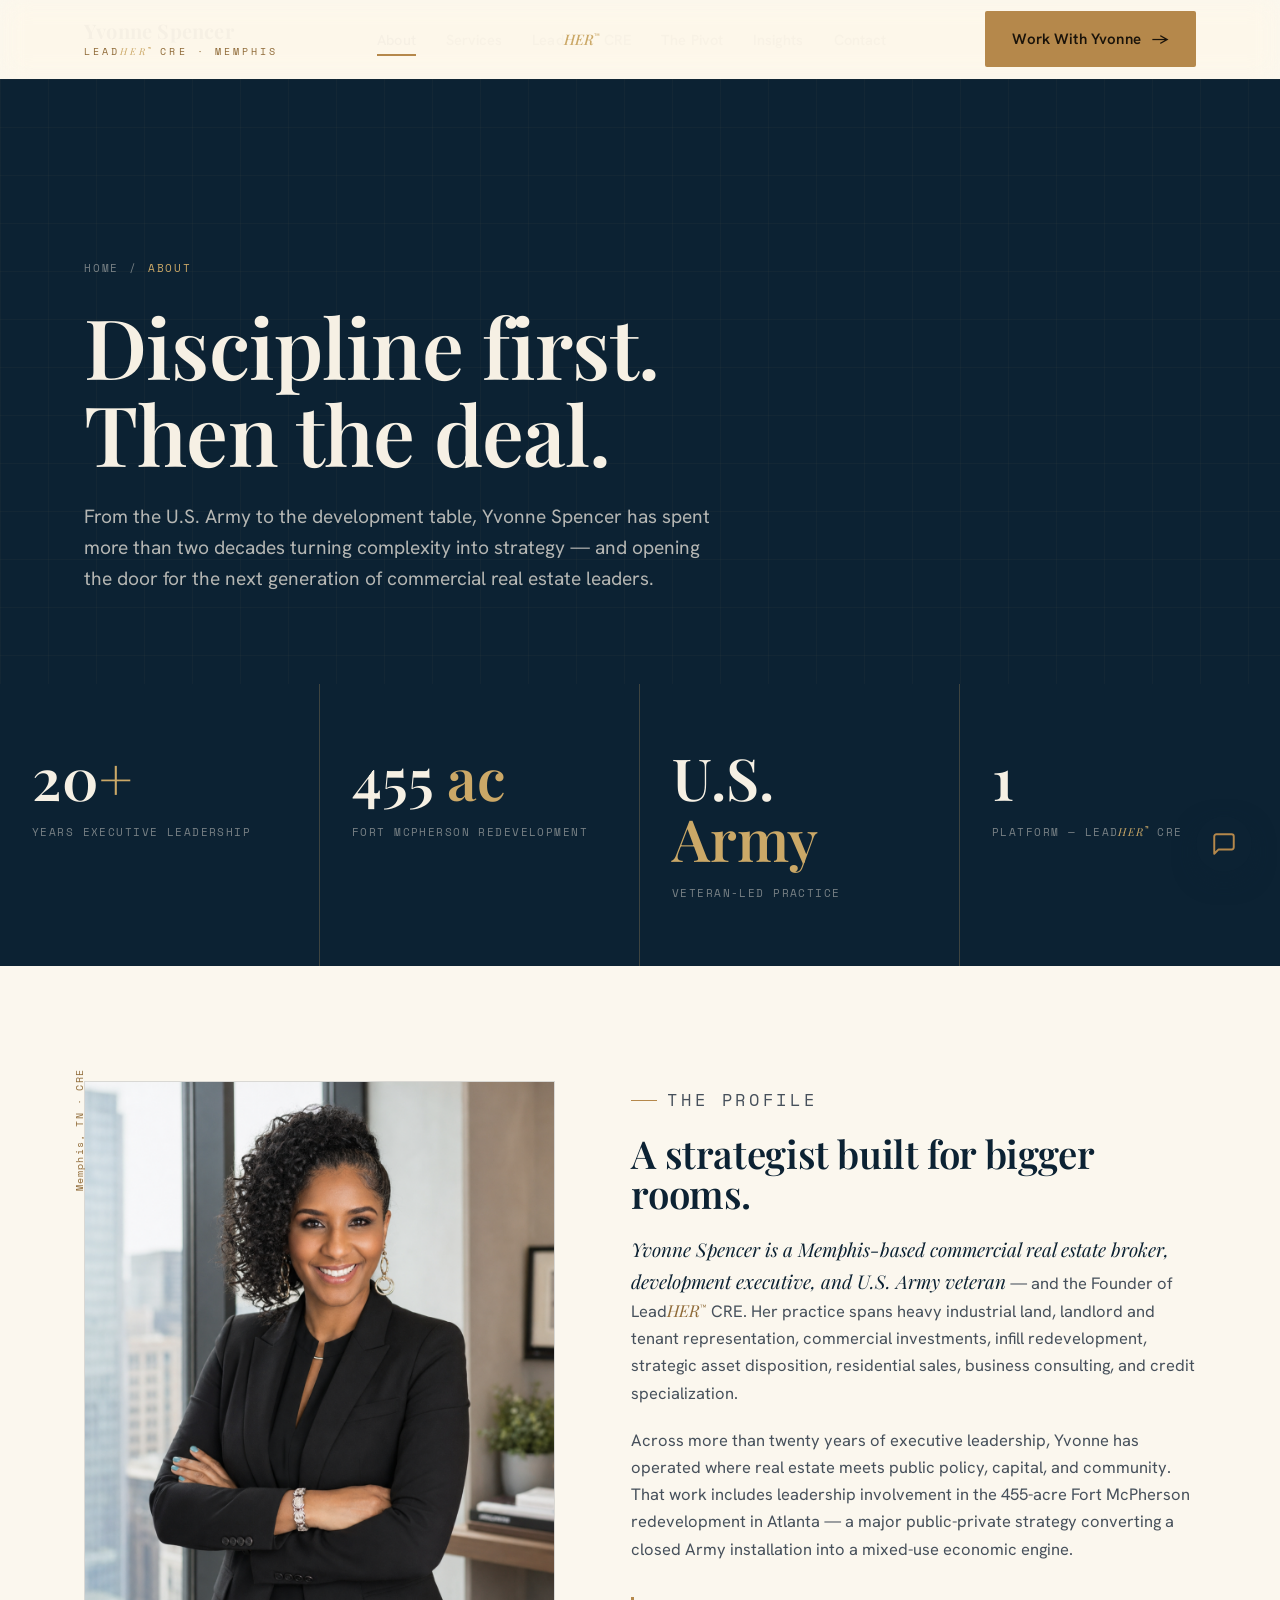
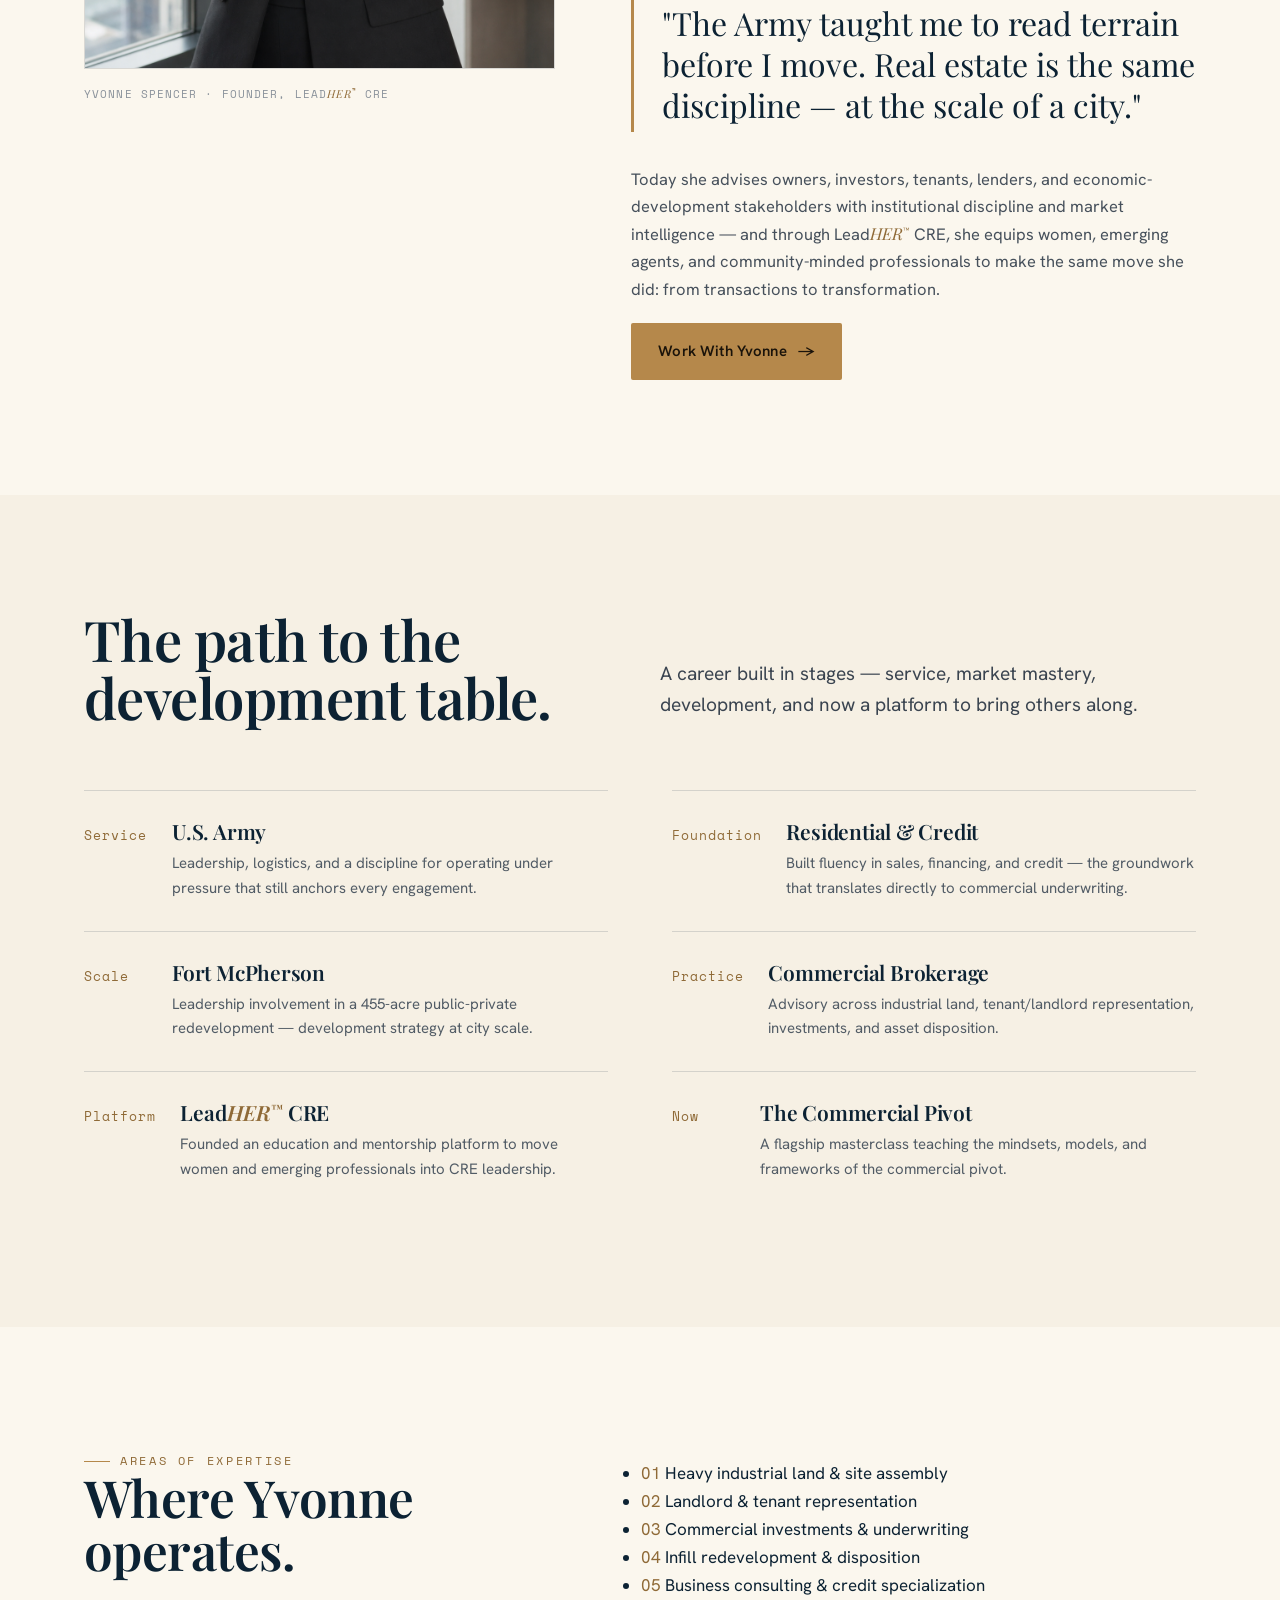
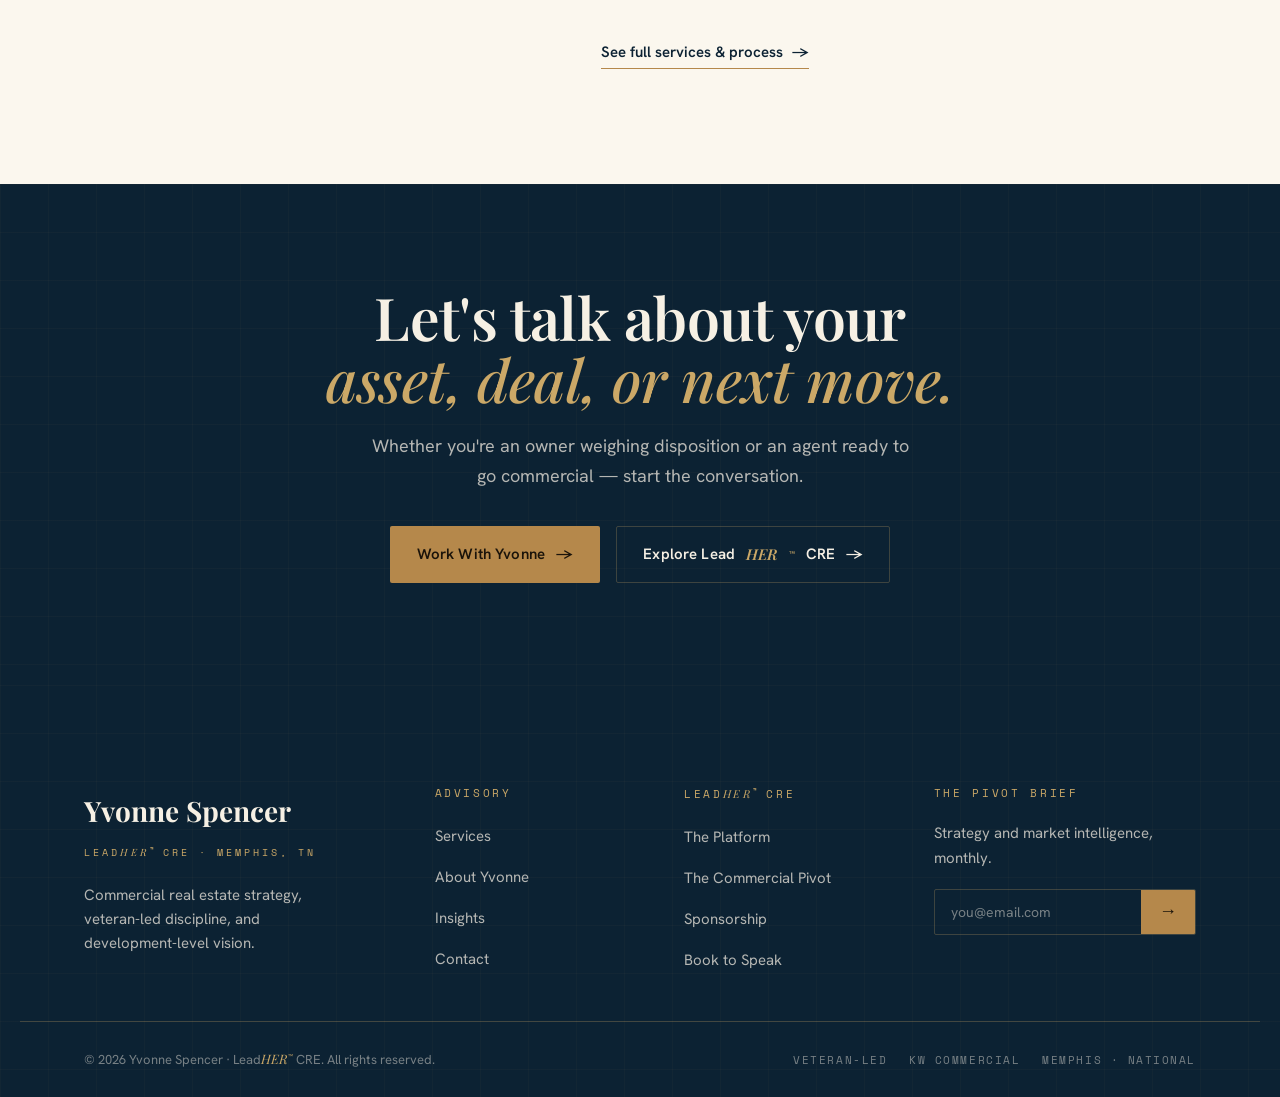
==== commit f96488d6: "Add AI chat widget and Cloudflare Worker proxy chat.js: floating navy/bronze chat panel, multi-turn " ====
--- a/about.html
+++ b/about.html
@@ -3,6 +3,8 @@
 <head>
 <meta charset="UTF-8">
 <meta name="viewport" content="width=device-width, initial-scale=1.0">
+<link rel="icon" type="image/svg+xml" href="favicon.svg">
+<link rel="apple-touch-icon" href="favicon.svg">
 <title>About Yvonne Spencer · CRE Strategist & Development Executive</title>
 <meta name="description" content="U.S. Army veteran, commercial real estate strategist, development executive, and Founder of LeadHER CRE. More than 20 years of executive leadership.">
 <script>document.documentElement.classList.add('js');</script>
@@ -59,7 +61,7 @@
   <div class="wrap bio-grid">
     <div class="bio-photo reveal">
       <span class="vtag">Memphis, TN · CRE</span>
-      <div class="imgmain"><img src="assets/yvonne-power-pose.jpg" alt="Yvonne Spencer, Founder of LeadHER CRE"></div>
+      <div class="imgmain"><img src="assets/yvonne-power-pose.png" alt="Yvonne Spencer, Founder of LeadHER CRE"></div>
       <p class="photo-cap">Yvonne Spencer · Founder, Lead<span class="her">HER</span><sup class="tm">™</sup> CRE</p>
     </div>
     <div class="bio-body reveal" data-d="1">
@@ -149,5 +151,6 @@
 </footer>
 
 <script src="site.js"></script>
+<script src="chat.js"></script>
 </body>
 </html>
